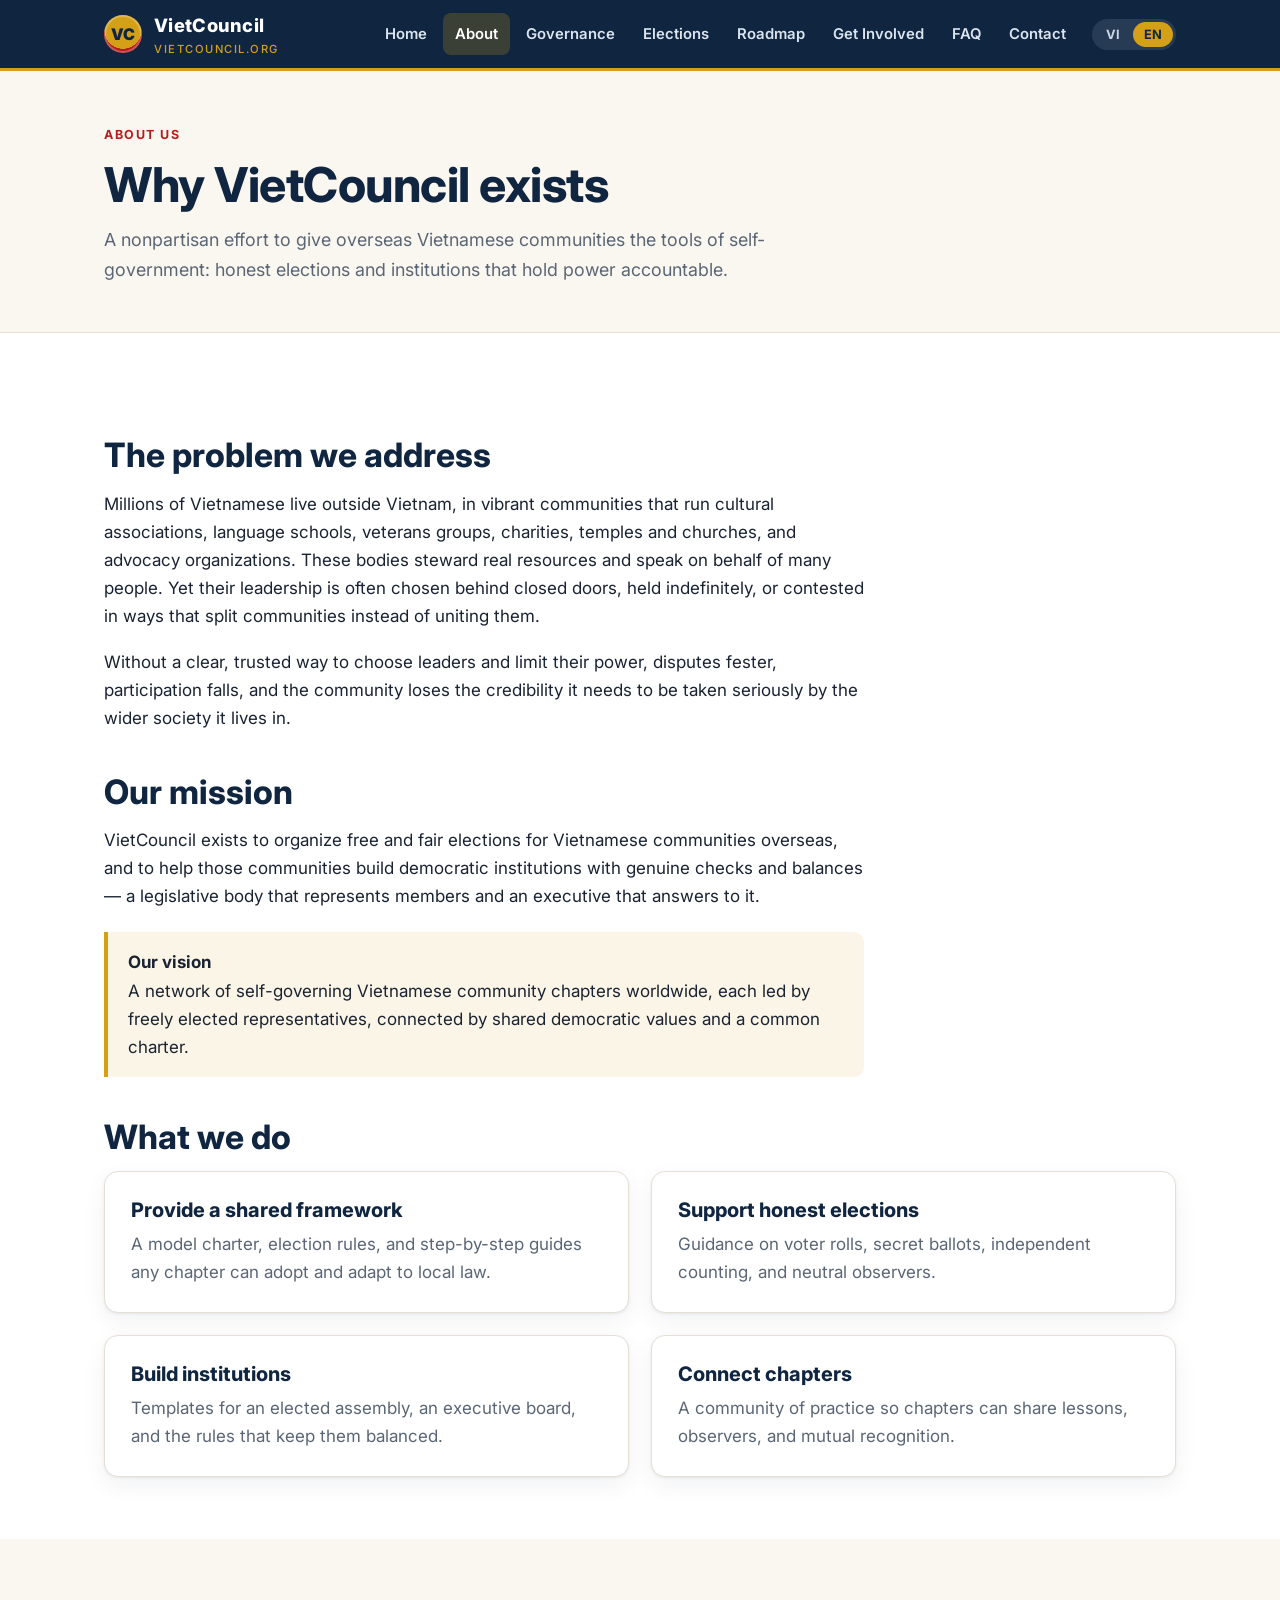
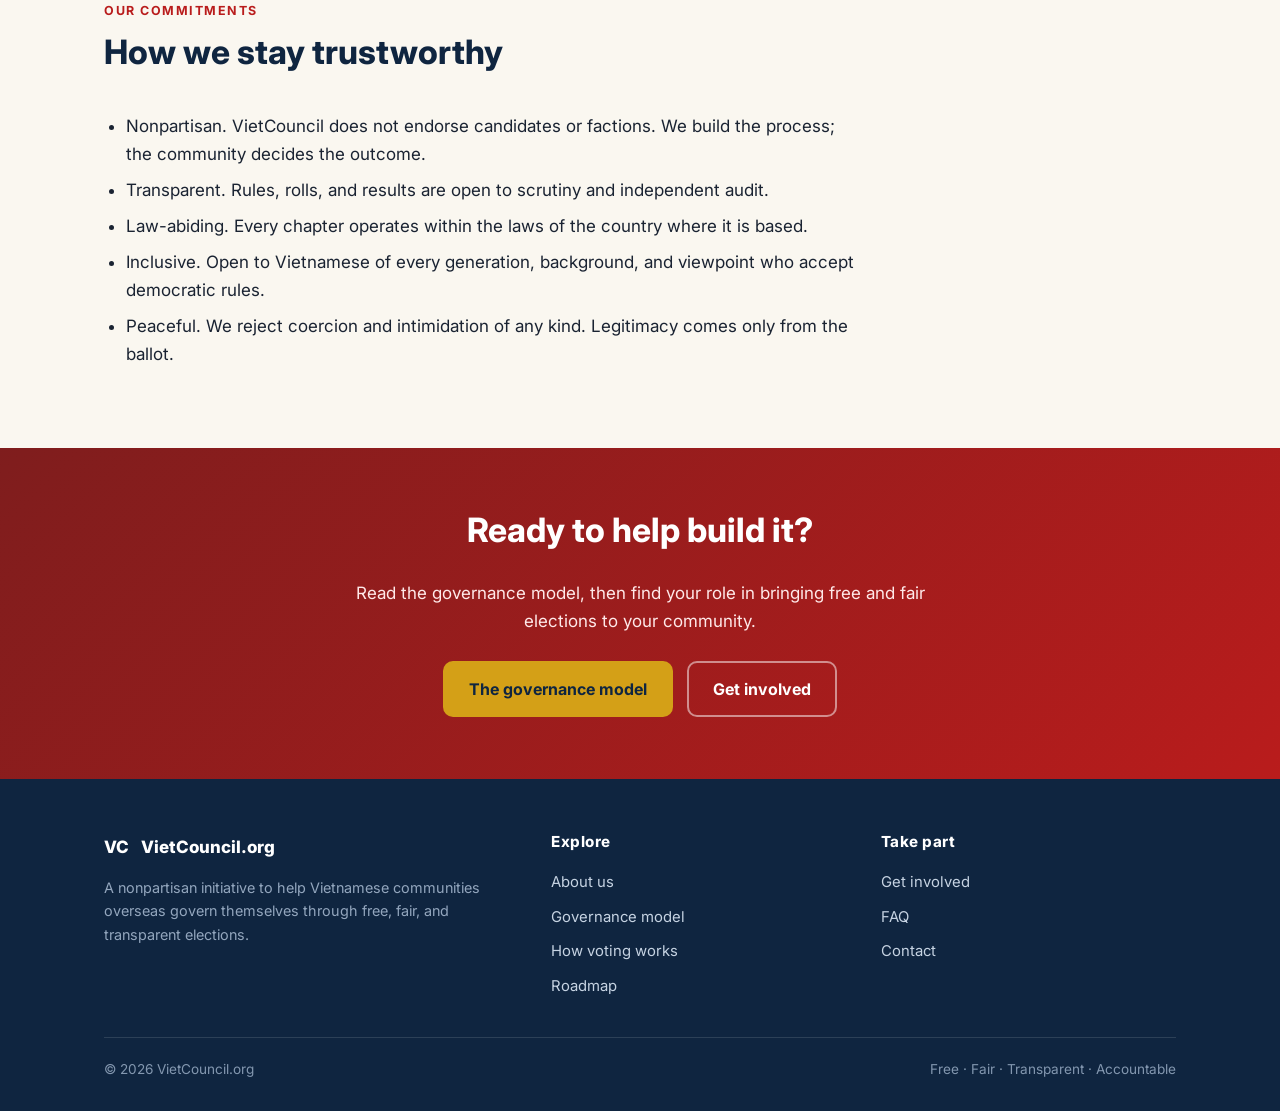
==== about.html @ 60a2b3a2 "first commit" ====
<!DOCTYPE html>
<html lang="vi">
<head>
<meta charset="UTF-8">
<meta name="viewport" content="width=device-width, initial-scale=1">
<title>About — VietCouncil.org</title>
<meta name="description" content="The mission, vision, and values behind VietCouncil.org.">
<link rel="preconnect" href="https://fonts.googleapis.com">
<link href="https://fonts.googleapis.com/css2?family=Inter:wght@400;500;600;700;800;900&display=swap" rel="stylesheet">
<link rel="stylesheet" href="css/styles.css">
</head>
<body>

<header class="topbar">
  <div class="wrap">
    <a class="brand" href="index.html"><span class="mark">VC</span><span>VietCouncil<small>VIETCOUNCIL.ORG</small></span></a>
    <button class="menu-btn" aria-label="Menu">&#9776;</button>
    <nav class="nav">
      <a href="index.html" data-en="Home" data-vi="Trang chủ">Trang chủ</a>
      <a href="about.html" class="active" data-en="About" data-vi="Giới thiệu">Giới thiệu</a>
      <a href="governance.html" data-en="Governance" data-vi="Thể chế">Thể chế</a>
      <a href="elections.html" data-en="Elections" data-vi="Bầu cử">Bầu cử</a>
      <a href="roadmap.html" data-en="Roadmap" data-vi="Lộ trình">Lộ trình</a>
      <a href="get-involved.html" data-en="Get Involved" data-vi="Tham gia">Tham gia</a>
      <a href="faq.html" data-en="FAQ" data-vi="Hỏi đáp">Hỏi đáp</a>
      <a href="contact.html" data-en="Contact" data-vi="Liên hệ">Liên hệ</a>
      <div class="langtoggle" role="group" aria-label="Language">
        <button class="lang-btn" data-lang="vi">VI</button>
        <button class="lang-btn" data-lang="en">EN</button>
      </div>
    </nav>
  </div>
</header>

<div class="pagehead">
  <div class="wrap">
    <div class="kicker" data-en="About us" data-vi="Giới thiệu">Giới thiệu</div>
    <h1 data-en="Why VietCouncil exists" data-vi="Vì sao có VietCouncil">Vì sao có VietCouncil</h1>
    <p data-en="A nonpartisan effort to give overseas Vietnamese communities the tools of self-government: honest elections and institutions that hold power accountable."
       data-vi="Một nỗ lực phi đảng phái nhằm trao cho cộng đồng người Việt hải ngoại những công cụ tự quản: bầu cử trung thực và những định chế buộc quyền lực phải chịu trách nhiệm.">Một nỗ lực phi đảng phái nhằm trao cho cộng đồng người Việt hải ngoại những công cụ tự quản: bầu cử trung thực và những định chế buộc quyền lực phải chịu trách nhiệm.</p>
  </div>
</div>

<section>
  <div class="wrap">
    <div class="prose">
      <h2 data-en="The problem we address" data-vi="Vấn đề chúng tôi giải quyết">Vấn đề chúng tôi giải quyết</h2>
      <p data-en="Millions of Vietnamese live outside Vietnam, in vibrant communities that run cultural associations, language schools, veterans groups, charities, temples and churches, and advocacy organizations. These bodies steward real resources and speak on behalf of many people. Yet their leadership is often chosen behind closed doors, held indefinitely, or contested in ways that split communities instead of uniting them."
         data-vi="Hàng triệu người Việt sinh sống bên ngoài Việt Nam, trong những cộng đồng sôi động điều hành hội đoàn văn hóa, trường dạy tiếng Việt, hội cựu quân nhân, tổ chức từ thiện, chùa và nhà thờ, cùng các tổ chức vận động. Những tổ chức này quản lý nguồn lực thật và lên tiếng thay cho nhiều người. Thế nhưng ban lãnh đạo của họ thường được chọn sau những cánh cửa khép kín, tại vị vô thời hạn, hoặc tranh chấp theo cách chia rẽ cộng đồng thay vì gắn kết.">Hàng triệu người Việt sinh sống bên ngoài Việt Nam, trong những cộng đồng sôi động điều hành hội đoàn văn hóa, trường dạy tiếng Việt, hội cựu quân nhân, tổ chức từ thiện, chùa và nhà thờ, cùng các tổ chức vận động. Những tổ chức này quản lý nguồn lực thật và lên tiếng thay cho nhiều người. Thế nhưng ban lãnh đạo của họ thường được chọn sau những cánh cửa khép kín, tại vị vô thời hạn, hoặc tranh chấp theo cách chia rẽ cộng đồng thay vì gắn kết.</p>
      <p data-en="Without a clear, trusted way to choose leaders and limit their power, disputes fester, participation falls, and the community loses the credibility it needs to be taken seriously by the wider society it lives in."
         data-vi="Khi thiếu một phương thức rõ ràng, đáng tin cậy để chọn lãnh đạo và giới hạn quyền lực của họ, mâu thuẫn âm ỉ, sự tham gia sụt giảm, và cộng đồng đánh mất uy tín cần có để được xã hội rộng lớn xung quanh xem trọng.">Khi thiếu một phương thức rõ ràng, đáng tin cậy để chọn lãnh đạo và giới hạn quyền lực của họ, mâu thuẫn âm ỉ, sự tham gia sụt giảm, và cộng đồng đánh mất uy tín cần có để được xã hội rộng lớn xung quanh xem trọng.</p>

      <h2 data-en="Our mission" data-vi="Sứ mệnh của chúng tôi">Sứ mệnh của chúng tôi</h2>
      <p data-en="VietCouncil exists to organize free and fair elections for Vietnamese communities overseas, and to help those communities build democratic institutions with genuine checks and balances — a legislative body that represents members and an executive that answers to it."
         data-vi="VietCouncil ra đời để tổ chức bầu cử tự do và công bằng cho cộng đồng người Việt hải ngoại, và giúp các cộng đồng ấy xây dựng những định chế dân chủ có cơ chế kiểm soát và cân bằng thực chất — một cơ quan lập pháp đại diện cho thành viên và một cơ quan hành pháp chịu trách nhiệm trước cơ quan lập pháp đó.">VietCouncil ra đời để tổ chức bầu cử tự do và công bằng cho cộng đồng người Việt hải ngoại, và giúp các cộng đồng ấy xây dựng những định chế dân chủ có cơ chế kiểm soát và cân bằng thực chất — một cơ quan lập pháp đại diện cho thành viên và một cơ quan hành pháp chịu trách nhiệm trước cơ quan lập pháp đó.</p>

      <div class="note">
        <strong data-en="Our vision" data-vi="Tầm nhìn">Tầm nhìn</strong>
        <div data-en="A network of self-governing Vietnamese community chapters worldwide, each led by freely elected representatives, connected by shared democratic values and a common charter."
             data-vi="Một mạng lưới các chi hội cộng đồng người Việt tự quản trên toàn thế giới, mỗi chi hội do những đại diện được bầu tự do lãnh đạo, kết nối bằng các giá trị dân chủ chung và một hiến chương chung.">Một mạng lưới các chi hội cộng đồng người Việt tự quản trên toàn thế giới, mỗi chi hội do những đại diện được bầu tự do lãnh đạo, kết nối bằng các giá trị dân chủ chung và một hiến chương chung.</div>
      </div>

      <h2 data-en="What we do" data-vi="Chúng tôi làm gì">Chúng tôi làm gì</h2>
    </div>

    <div class="grid cols-2" style="margin-top:10px">
      <div class="card">
        <h3 data-en="Provide a shared framework" data-vi="Cung cấp khuôn khổ chung">Cung cấp khuôn khổ chung</h3>
        <p data-en="A model charter, election rules, and step-by-step guides any chapter can adopt and adapt to local law."
           data-vi="Một hiến chương mẫu, bộ luật bầu cử và hướng dẫn từng bước mà bất kỳ chi hội nào cũng có thể áp dụng và điều chỉnh theo luật địa phương.">Một hiến chương mẫu, bộ luật bầu cử và hướng dẫn từng bước mà bất kỳ chi hội nào cũng có thể áp dụng và điều chỉnh theo luật địa phương.</p>
      </div>
      <div class="card red">
        <h3 data-en="Support honest elections" data-vi="Hỗ trợ bầu cử trung thực">Hỗ trợ bầu cử trung thực</h3>
        <p data-en="Guidance on voter rolls, secret ballots, independent counting, and neutral observers."
           data-vi="Hướng dẫn về danh sách cử tri, phiếu kín, kiểm phiếu độc lập và giám sát viên trung lập.">Hướng dẫn về danh sách cử tri, phiếu kín, kiểm phiếu độc lập và giám sát viên trung lập.</p>
      </div>
      <div class="card navy">
        <h3 data-en="Build institutions" data-vi="Xây dựng định chế">Xây dựng định chế</h3>
        <p data-en="Templates for an elected assembly, an executive board, and the rules that keep them balanced."
           data-vi="Khuôn mẫu cho một hội đồng dân cử, một ban điều hành và những quy tắc giữ cho hai bên cân bằng.">Khuôn mẫu cho một hội đồng dân cử, một ban điều hành và những quy tắc giữ cho hai bên cân bằng.</p>
      </div>
      <div class="card">
        <h3 data-en="Connect chapters" data-vi="Kết nối các chi hội">Kết nối các chi hội</h3>
        <p data-en="A community of practice so chapters can share lessons, observers, and mutual recognition."
           data-vi="Một cộng đồng thực hành để các chi hội chia sẻ kinh nghiệm, giám sát viên và sự công nhận lẫn nhau.">Một cộng đồng thực hành để các chi hội chia sẻ kinh nghiệm, giám sát viên và sự công nhận lẫn nhau.</p>
      </div>
    </div>
  </div>
</section>

<section class="alt">
  <div class="wrap">
    <div class="section-lead">
      <div class="kicker" data-en="Our commitments" data-vi="Cam kết của chúng tôi">Cam kết của chúng tôi</div>
      <h2 data-en="How we stay trustworthy" data-vi="Cách chúng tôi giữ sự tin cậy">Cách chúng tôi giữ sự tin cậy</h2>
    </div>
    <div class="prose">
      <ul>
        <li data-en="Nonpartisan. VietCouncil does not endorse candidates or factions. We build the process; the community decides the outcome." data-vi="Phi đảng phái. VietCouncil không ủng hộ ứng viên hay phe nhóm nào. Chúng tôi xây dựng quy trình; cộng đồng quyết định kết quả.">Phi đảng phái. VietCouncil không ủng hộ ứng viên hay phe nhóm nào. Chúng tôi xây dựng quy trình; cộng đồng quyết định kết quả.</li>
        <li data-en="Transparent. Rules, rolls, and results are open to scrutiny and independent audit." data-vi="Minh bạch. Luật lệ, danh sách cử tri và kết quả đều mở để giám sát và kiểm toán độc lập.">Minh bạch. Luật lệ, danh sách cử tri và kết quả đều mở để giám sát và kiểm toán độc lập.</li>
        <li data-en="Law-abiding. Every chapter operates within the laws of the country where it is based." data-vi="Tuân thủ pháp luật. Mỗi chi hội hoạt động trong khuôn khổ luật pháp của quốc gia sở tại.">Tuân thủ pháp luật. Mỗi chi hội hoạt động trong khuôn khổ luật pháp của quốc gia sở tại.</li>
        <li data-en="Inclusive. Open to Vietnamese of every generation, background, and viewpoint who accept democratic rules." data-vi="Bao dung. Rộng mở với người Việt thuộc mọi thế hệ, xuất thân và quan điểm, miễn là chấp nhận luật chơi dân chủ.">Bao dung. Rộng mở với người Việt thuộc mọi thế hệ, xuất thân và quan điểm, miễn là chấp nhận luật chơi dân chủ.</li>
        <li data-en="Peaceful. We reject coercion and intimidation of any kind. Legitimacy comes only from the ballot." data-vi="Ôn hòa. Chúng tôi bác bỏ mọi hình thức ép buộc và đe dọa. Tính chính danh chỉ đến từ lá phiếu.">Ôn hòa. Chúng tôi bác bỏ mọi hình thức ép buộc và đe dọa. Tính chính danh chỉ đến từ lá phiếu.</li>
      </ul>
    </div>
  </div>
</section>

<section class="band">
  <div class="wrap">
    <h2 data-en="Ready to help build it?" data-vi="Sẵn sàng chung tay xây dựng?">Sẵn sàng chung tay xây dựng?</h2>
    <p data-en="Read the governance model, then find your role in bringing free and fair elections to your community."
       data-vi="Hãy đọc mô hình thể chế, rồi tìm vai trò của bạn trong việc mang bầu cử tự do và công bằng đến cộng đồng.">Hãy đọc mô hình thể chế, rồi tìm vai trò của bạn trong việc mang bầu cử tự do và công bằng đến cộng đồng.</p>
    <div class="btnrow" style="justify-content:center">
      <a class="btn btn-gold" href="governance.html" data-en="The governance model" data-vi="Mô hình thể chế">Mô hình thể chế</a>
      <a class="btn btn-ghost" href="get-involved.html" data-en="Get involved" data-vi="Tham gia">Tham gia</a>
    </div>
  </div>
</section>

<footer class="site">
  <div class="wrap">
    <div class="cols">
      <div>
        <div class="fbrand"><span class="mark">VC</span> VietCouncil.org</div>
        <p data-en="A nonpartisan initiative to help Vietnamese communities overseas govern themselves through free, fair, and transparent elections."
           data-vi="Một sáng kiến phi đảng phái nhằm giúp cộng đồng người Việt hải ngoại tự quản trị thông qua bầu cử tự do, công bằng và minh bạch.">Một sáng kiến phi đảng phái nhằm giúp cộng đồng người Việt hải ngoại tự quản trị thông qua bầu cử tự do, công bằng và minh bạch.</p>
      </div>
      <div>
        <h4 data-en="Explore" data-vi="Khám phá">Khám phá</h4>
        <a href="about.html" data-en="About us" data-vi="Giới thiệu">Giới thiệu</a>
        <a href="governance.html" data-en="Governance model" data-vi="Mô hình thể chế">Mô hình thể chế</a>
        <a href="elections.html" data-en="How voting works" data-vi="Cách thức bầu cử">Cách thức bầu cử</a>
        <a href="roadmap.html" data-en="Roadmap" data-vi="Lộ trình">Lộ trình</a>
      </div>
      <div>
        <h4 data-en="Take part" data-vi="Tham gia">Tham gia</h4>
        <a href="get-involved.html" data-en="Get involved" data-vi="Tham gia">Tham gia</a>
        <a href="faq.html" data-en="FAQ" data-vi="Hỏi đáp">Hỏi đáp</a>
        <a href="contact.html" data-en="Contact" data-vi="Liên hệ">Liên hệ</a>
      </div>
    </div>
    <div class="bottom">
      <span>&copy; <span data-year>2026</span> VietCouncil.org</span>
      <span data-en="Free &middot; Fair &middot; Transparent &middot; Accountable" data-vi="Tự do &middot; Công bằng &middot; Minh bạch &middot; Trách nhiệm">Tự do &middot; Công bằng &middot; Minh bạch &middot; Trách nhiệm</span>
    </div>
  </div>
</footer>

<script src="js/main.js"></script>
</body>
</html>
---- css/styles.css ----
/* ==========================================================================
   VietCouncil.org — shared stylesheet
   ========================================================================== */

:root {
  --gold: #d4a017;
  --gold-dark: #b8860b;
  --red: #b91c1c;
  --red-dark: #7f1d1d;
  --navy: #0f2540;
  --navy-light: #1b3a5c;
  --ink: #1a2332;
  --muted: #5b6675;
  --paper: #ffffff;
  --cream: #faf7f0;
  --line: #e6e0d4;
  --shadow: 0 1px 3px rgba(15, 37, 64, .08), 0 8px 24px rgba(15, 37, 64, .06);
  --radius: 14px;
  --wrap: 1120px;
  --font: "Inter", "Segoe UI", system-ui, -apple-system, "Helvetica Neue", Arial, sans-serif;
  --serif: "Georgia", "Times New Roman", serif;
}

* { box-sizing: border-box; }

html { scroll-behavior: smooth; }

body {
  margin: 0;
  font-family: var(--font);
  color: var(--ink);
  background: var(--paper);
  line-height: 1.65;
  font-size: 17px;
  -webkit-font-smoothing: antialiased;
}

/* Language visibility handled by JS (data-en/data-vi). */
[hidden] { display: none !important; }

a { color: var(--red); text-decoration: none; }
a:hover { text-decoration: underline; }

img { max-width: 100%; display: block; }

h1, h2, h3, h4 { line-height: 1.2; color: var(--navy); font-weight: 750; }
h1 { font-size: clamp(2rem, 4vw, 3rem); letter-spacing: -.5px; }
h2 { font-size: clamp(1.5rem, 3vw, 2.1rem); margin-top: 0; }
h3 { font-size: 1.25rem; }

.wrap { max-width: var(--wrap); margin: 0 auto; padding: 0 24px; }

/* ---------- Top bar / header ---------- */
.topbar {
  background: var(--navy);
  color: #fff;
  position: sticky;
  top: 0;
  z-index: 50;
  border-bottom: 3px solid var(--gold);
}
.topbar .wrap {
  display: flex;
  align-items: center;
  gap: 20px;
  min-height: 68px;
}
.brand {
  display: flex;
  align-items: center;
  gap: 12px;
  color: #fff;
  font-weight: 800;
  font-size: 1.15rem;
  letter-spacing: .3px;
}
.brand:hover { text-decoration: none; }
.brand .mark {
  width: 38px; height: 38px; flex: none;
  border-radius: 50%;
  background: radial-gradient(circle at 50% 40%, var(--gold) 0 62%, var(--red) 63% 100%);
  display: grid; place-items: center;
  color: var(--navy); font-weight: 900; font-size: 1rem;
  box-shadow: inset 0 0 0 2px rgba(255,255,255,.25);
}
.brand small { display: block; font-weight: 500; font-size: .7rem; color: var(--gold); letter-spacing: 1.5px; }

.nav { margin-left: auto; display: flex; align-items: center; gap: 4px; }
.nav a {
  color: #dbe4ef; padding: 9px 12px; border-radius: 8px; font-size: .93rem; font-weight: 600;
}
.nav a:hover { background: rgba(255,255,255,.08); color: #fff; text-decoration: none; }
.nav a.active { color: #fff; background: rgba(212,160,23,.22); }

.langtoggle { display: flex; gap: 2px; margin-left: 10px; background: rgba(255,255,255,.10); border-radius: 999px; padding: 3px; }
.lang-btn {
  border: 0; background: transparent; color: #cdd8e6; cursor: pointer;
  font-weight: 700; font-size: .8rem; padding: 5px 11px; border-radius: 999px; font-family: inherit;
}
.lang-btn.active { background: var(--gold); color: var(--navy); }

.menu-btn { display: none; margin-left: auto; background: transparent; border: 1px solid rgba(255,255,255,.3); color: #fff; border-radius: 8px; padding: 8px 12px; font-size: 1.1rem; cursor: pointer; }

/* ---------- Hero ---------- */
.hero {
  background: linear-gradient(135deg, var(--navy) 0%, var(--navy-light) 55%, var(--red-dark) 130%);
  color: #fff;
  position: relative;
  overflow: hidden;
}
.hero::after {
  content: ""; position: absolute; inset: 0;
  background: radial-gradient(circle at 85% 15%, rgba(212,160,23,.28), transparent 45%);
  pointer-events: none;
}
.hero .wrap { padding-top: 84px; padding-bottom: 84px; position: relative; z-index: 1; max-width: 900px; }
.hero .kicker { color: var(--gold); font-weight: 700; letter-spacing: 2px; text-transform: uppercase; font-size: .8rem; margin-bottom: 14px; }
.hero h1 { color: #fff; margin: 0 0 18px; }
.hero p { font-size: 1.2rem; color: #dce6f2; max-width: 660px; margin: 0 0 28px; }

.btnrow { display: flex; flex-wrap: wrap; gap: 14px; }
.btn {
  display: inline-block; font-weight: 700; padding: 13px 24px; border-radius: 10px;
  cursor: pointer; border: 2px solid transparent; font-size: 1rem; font-family: inherit;
}
.btn:hover { text-decoration: none; transform: translateY(-1px); }
.btn-gold { background: var(--gold); color: var(--navy); }
.btn-gold:hover { background: var(--gold-dark); }
.btn-ghost { background: transparent; color: #fff; border-color: rgba(255,255,255,.5); }
.btn-ghost:hover { border-color: #fff; background: rgba(255,255,255,.08); }
.btn-red { background: var(--red); color: #fff; }
.btn-red:hover { background: var(--red-dark); }

/* ---------- Page header (interior pages) ---------- */
.pagehead { background: var(--cream); border-bottom: 1px solid var(--line); }
.pagehead .wrap { padding: 54px 24px 48px; }
.pagehead .kicker { color: var(--red); font-weight: 700; letter-spacing: 1.5px; text-transform: uppercase; font-size: .78rem; margin-bottom: 10px; }
.pagehead h1 { margin: 0 0 12px; }
.pagehead p { font-size: 1.12rem; color: var(--muted); max-width: 720px; margin: 0; }

/* ---------- Sections ---------- */
section { padding: 62px 0; }
section.alt { background: var(--cream); }
.section-lead { max-width: 740px; margin: 0 0 40px; }
.section-lead .kicker { color: var(--red); font-weight: 700; letter-spacing: 1.5px; text-transform: uppercase; font-size: .78rem; margin-bottom: 10px; }
.center { text-align: center; margin-left: auto; margin-right: auto; }

.prose { max-width: 760px; }
.prose p { margin: 0 0 18px; }
.prose h2 { margin: 40px 0 14px; }
.prose h3 { margin: 30px 0 10px; }
.prose ul, .prose ol { margin: 0 0 18px; padding-left: 22px; }
.prose li { margin: 8px 0; }

/* ---------- Cards / grids ---------- */
.grid { display: grid; gap: 22px; }
.grid.cols-2 { grid-template-columns: repeat(2, 1fr); }
.grid.cols-3 { grid-template-columns: repeat(3, 1fr); }
.grid.cols-4 { grid-template-columns: repeat(4, 1fr); }

.card {
  background: var(--paper); border: 1px solid var(--line); border-radius: var(--radius);
  padding: 26px; box-shadow: var(--shadow);
}
.card h3 { margin: 0 0 8px; }
.card p { margin: 0; color: var(--muted); }
.card .icon {
  width: 46px; height: 46px; border-radius: 11px; display: grid; place-items: center;
  font-size: 1.4rem; margin-bottom: 16px; background: rgba(212,160,23,.16); color: var(--gold-dark);
}
.card.red .icon { background: rgba(185,28,28,.12); color: var(--red); }
.card.navy .icon { background: rgba(15,37,64,.10); color: var(--navy); }

.badge { display: inline-block; font-size: .72rem; font-weight: 800; letter-spacing: 1px; text-transform: uppercase; padding: 4px 10px; border-radius: 999px; background: rgba(212,160,23,.18); color: var(--gold-dark); }

/* ---------- Branch (governance) columns ---------- */
.branches { display: grid; grid-template-columns: 1fr 1fr; gap: 24px; }
.branch { border-radius: var(--radius); padding: 30px; border: 1px solid var(--line); background: var(--paper); box-shadow: var(--shadow); }
.branch h3 { color: var(--navy); display: flex; align-items: center; gap: 10px; }
.branch .tag { font-size: .75rem; font-weight: 800; text-transform: uppercase; letter-spacing: 1px; }
.branch.leg { border-top: 5px solid var(--gold); }
.branch.exe { border-top: 5px solid var(--red); }
.branch ul { padding-left: 20px; margin: 14px 0 0; }
.branch li { margin: 9px 0; color: var(--ink); }

.checks { background: var(--navy); color: #eaf1f8; border-radius: var(--radius); padding: 34px; }
.checks h3 { color: #fff; }
.checks ul { padding-left: 20px; }
.checks li { margin: 10px 0; }

/* ---------- Steps / timeline ---------- */
.steps { counter-reset: step; display: grid; gap: 18px; }
.step {
  display: grid; grid-template-columns: 54px 1fr; gap: 18px; align-items: start;
  background: var(--paper); border: 1px solid var(--line); border-radius: var(--radius); padding: 22px 24px; box-shadow: var(--shadow);
}
.step .num {
  counter-increment: step; width: 46px; height: 46px; border-radius: 50%;
  background: var(--navy); color: var(--gold); font-weight: 800; font-size: 1.15rem;
  display: grid; place-items: center;
}
.step .num::before { content: counter(step); }
.step h3 { margin: 2px 0 6px; }
.step p { margin: 0; color: var(--muted); }

.timeline { position: relative; margin-left: 8px; padding-left: 28px; border-left: 3px solid var(--line); }
.tl { position: relative; padding: 6px 0 26px; }
.tl::before { content: ""; position: absolute; left: -37px; top: 10px; width: 15px; height: 15px; border-radius: 50%; background: var(--gold); border: 3px solid var(--paper); box-shadow: 0 0 0 2px var(--gold); }
.tl .phase { font-size: .74rem; font-weight: 800; letter-spacing: 1px; text-transform: uppercase; color: var(--red); }
.tl h3 { margin: 4px 0 6px; }
.tl p { margin: 0; color: var(--muted); }

/* ---------- Principles / stats ---------- */
.pillars { display: grid; grid-template-columns: repeat(4, 1fr); gap: 20px; }
.pillar { text-align: center; padding: 22px 14px; }
.pillar .big { font-size: 2rem; }
.pillar h4 { margin: 12px 0 6px; color: var(--navy); }
.pillar p { margin: 0; color: var(--muted); font-size: .95rem; }

/* ---------- FAQ ---------- */
.faq { max-width: 820px; }
details.qa { border: 1px solid var(--line); border-radius: 12px; padding: 4px 20px; margin-bottom: 12px; background: var(--paper); }
details.qa summary { cursor: pointer; font-weight: 700; color: var(--navy); padding: 16px 0; list-style: none; display: flex; justify-content: space-between; gap: 16px; }
details.qa summary::-webkit-details-marker { display: none; }
details.qa summary::after { content: "+"; color: var(--gold-dark); font-weight: 800; font-size: 1.4rem; line-height: 1; }
details.qa[open] summary::after { content: "\2013"; }
details.qa .a { padding: 0 0 18px; color: var(--muted); }

/* ---------- Callout / CTA band ---------- */
.band { background: linear-gradient(135deg, var(--red-dark), var(--red)); color: #fff; text-align: center; }
.band h2 { color: #fff; }
.band p { color: #ffe9e9; max-width: 620px; margin: 0 auto 26px; }

.note { background: rgba(212,160,23,.10); border-left: 4px solid var(--gold); padding: 16px 20px; border-radius: 0 10px 10px 0; margin: 22px 0; color: var(--ink); }

/* ---------- Simple table ---------- */
.table { width: 100%; border-collapse: collapse; font-size: .96rem; }
.table th, .table td { text-align: left; padding: 13px 16px; border-bottom: 1px solid var(--line); vertical-align: top; }
.table th { background: var(--cream); color: var(--navy); font-weight: 700; }

/* ---------- Footer ---------- */
footer.site { background: var(--navy); color: #c6d3e2; padding: 54px 0 30px; }
footer.site .cols { display: grid; grid-template-columns: 1.4fr 1fr 1fr; gap: 34px; }
footer.site h4 { color: #fff; font-size: .95rem; margin: 0 0 14px; letter-spacing: .5px; }
footer.site a { color: #c6d3e2; display: block; padding: 5px 0; font-size: .93rem; }
footer.site a:hover { color: var(--gold); text-decoration: none; }
footer.site .fbrand { display: flex; align-items: center; gap: 12px; color: #fff; font-weight: 800; margin-bottom: 12px; }
footer.site p { font-size: .9rem; color: #93a6bd; }
footer.site .bottom { border-top: 1px solid rgba(255,255,255,.12); margin-top: 34px; padding-top: 20px; font-size: .85rem; color: #8397af; display: flex; justify-content: space-between; flex-wrap: wrap; gap: 10px; }

/* ---------- Responsive ---------- */
@media (max-width: 860px) {
  .nav { display: none; position: absolute; top: 68px; left: 0; right: 0; background: var(--navy); flex-direction: column; align-items: stretch; padding: 10px 16px 18px; border-bottom: 3px solid var(--gold); }
  .nav.open { display: flex; }
  .nav a { padding: 12px 10px; }
  .menu-btn { display: inline-block; }
  .langtoggle { margin-left: auto; }
  .grid.cols-2, .grid.cols-3, .grid.cols-4, .branches, .pillars, footer.site .cols { grid-template-columns: 1fr; }
  .pillars { grid-template-columns: 1fr 1fr; }
}
@media (max-width: 520px) {
  .pillars { grid-template-columns: 1fr; }
  .hero .wrap { padding-top: 60px; padding-bottom: 60px; }
}
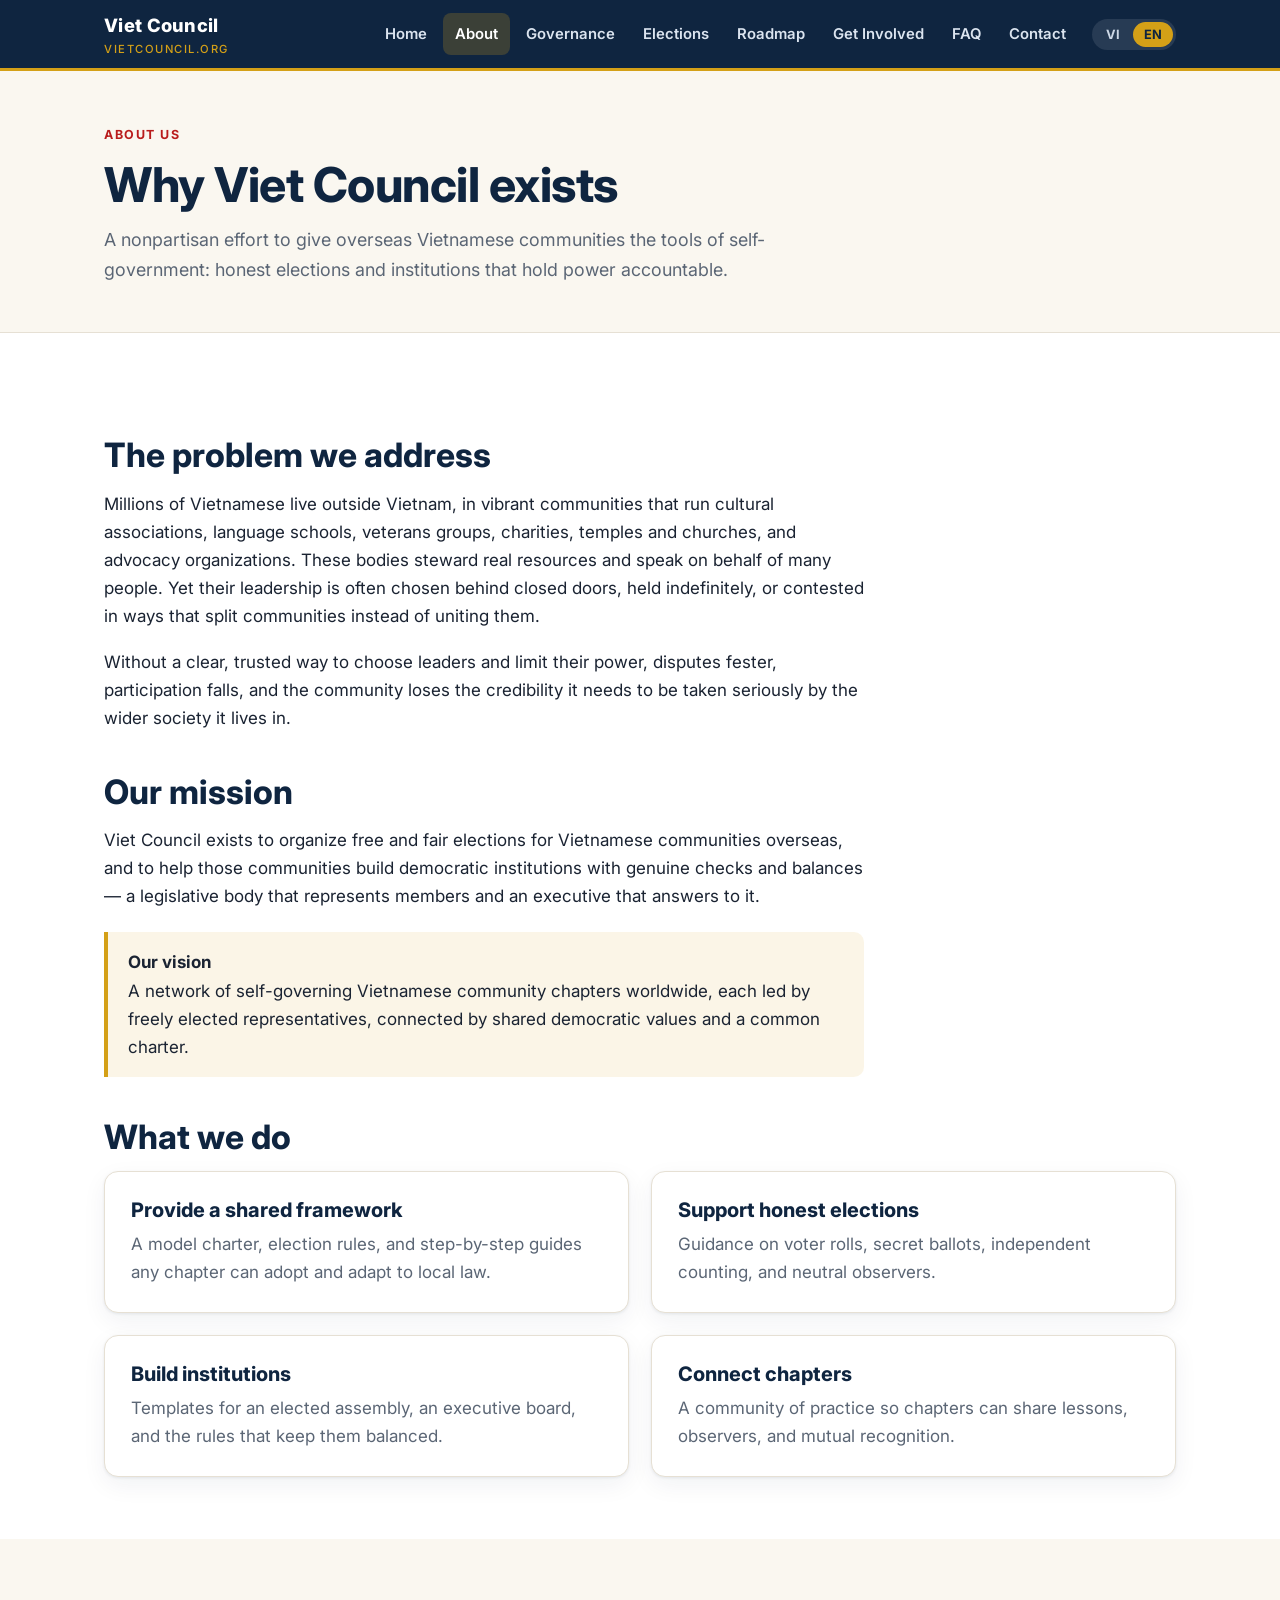
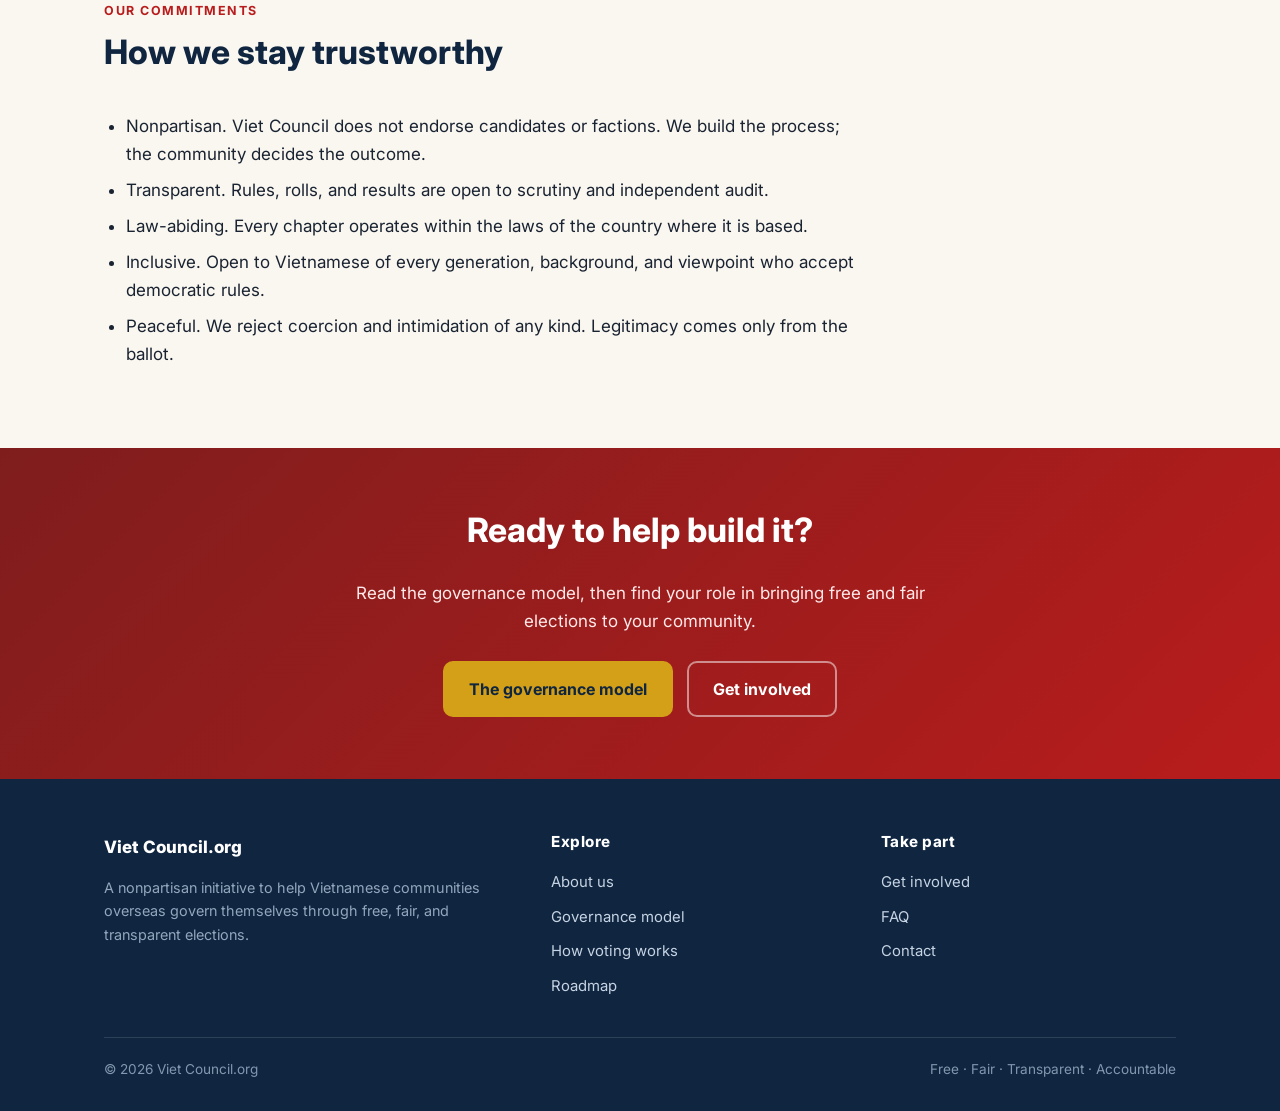
==== commit a52a8fb8: "change to Viet Council instead of VietCouncil" ====
--- a/about.html
+++ b/about.html
@@ -3,8 +3,8 @@
 <head>
 <meta charset="UTF-8">
 <meta name="viewport" content="width=device-width, initial-scale=1">
-<title>About — VietCouncil.org</title>
-<meta name="description" content="The mission, vision, and values behind VietCouncil.org.">
+<title>About — Viet Council.org</title>
+<meta name="description" content="The mission, vision, and values behind Viet Council.org.">
 <link rel="preconnect" href="https://fonts.googleapis.com">
 <link href="https://fonts.googleapis.com/css2?family=Inter:wght@400;500;600;700;800;900&display=swap" rel="stylesheet">
 <link rel="stylesheet" href="css/styles.css">
@@ -13,7 +13,7 @@
 
 <header class="topbar">
   <div class="wrap">
-    <a class="brand" href="index.html"><span class="mark">VC</span><span>VietCouncil<small>VIETCOUNCIL.ORG</small></span></a>
+    <a class="brand" href="index.html"><span>Viet Council<small>VIETCOUNCIL.ORG</small></span></a>
     <button class="menu-btn" aria-label="Menu">&#9776;</button>
     <nav class="nav">
       <a href="index.html" data-en="Home" data-vi="Trang chủ">Trang chủ</a>
@@ -35,7 +35,7 @@
 <div class="pagehead">
   <div class="wrap">
     <div class="kicker" data-en="About us" data-vi="Giới thiệu">Giới thiệu</div>
-    <h1 data-en="Why VietCouncil exists" data-vi="Vì sao có VietCouncil">Vì sao có VietCouncil</h1>
+    <h1 data-en="Why Viet Council exists" data-vi="Vì sao có Viet Council">Vì sao có Viet Council</h1>
     <p data-en="A nonpartisan effort to give overseas Vietnamese communities the tools of self-government: honest elections and institutions that hold power accountable."
        data-vi="Một nỗ lực phi đảng phái nhằm trao cho cộng đồng người Việt hải ngoại những công cụ tự quản: bầu cử trung thực và những định chế buộc quyền lực phải chịu trách nhiệm.">Một nỗ lực phi đảng phái nhằm trao cho cộng đồng người Việt hải ngoại những công cụ tự quản: bầu cử trung thực và những định chế buộc quyền lực phải chịu trách nhiệm.</p>
   </div>
@@ -51,8 +51,8 @@
          data-vi="Khi thiếu một phương thức rõ ràng, đáng tin cậy để chọn lãnh đạo và giới hạn quyền lực của họ, mâu thuẫn âm ỉ, sự tham gia sụt giảm, và cộng đồng đánh mất uy tín cần có để được xã hội rộng lớn xung quanh xem trọng.">Khi thiếu một phương thức rõ ràng, đáng tin cậy để chọn lãnh đạo và giới hạn quyền lực của họ, mâu thuẫn âm ỉ, sự tham gia sụt giảm, và cộng đồng đánh mất uy tín cần có để được xã hội rộng lớn xung quanh xem trọng.</p>
 
       <h2 data-en="Our mission" data-vi="Sứ mệnh của chúng tôi">Sứ mệnh của chúng tôi</h2>
-      <p data-en="VietCouncil exists to organize free and fair elections for Vietnamese communities overseas, and to help those communities build democratic institutions with genuine checks and balances — a legislative body that represents members and an executive that answers to it."
-         data-vi="VietCouncil ra đời để tổ chức bầu cử tự do và công bằng cho cộng đồng người Việt hải ngoại, và giúp các cộng đồng ấy xây dựng những định chế dân chủ có cơ chế kiểm soát và cân bằng thực chất — một cơ quan lập pháp đại diện cho thành viên và một cơ quan hành pháp chịu trách nhiệm trước cơ quan lập pháp đó.">VietCouncil ra đời để tổ chức bầu cử tự do và công bằng cho cộng đồng người Việt hải ngoại, và giúp các cộng đồng ấy xây dựng những định chế dân chủ có cơ chế kiểm soát và cân bằng thực chất — một cơ quan lập pháp đại diện cho thành viên và một cơ quan hành pháp chịu trách nhiệm trước cơ quan lập pháp đó.</p>
+      <p data-en="Viet Council exists to organize free and fair elections for Vietnamese communities overseas, and to help those communities build democratic institutions with genuine checks and balances — a legislative body that represents members and an executive that answers to it."
+         data-vi="Viet Council ra đời để tổ chức bầu cử tự do và công bằng cho cộng đồng người Việt hải ngoại, và giúp các cộng đồng ấy xây dựng những định chế dân chủ có cơ chế kiểm soát và cân bằng thực chất — một cơ quan lập pháp đại diện cho thành viên và một cơ quan hành pháp chịu trách nhiệm trước cơ quan lập pháp đó.">Viet Council ra đời để tổ chức bầu cử tự do và công bằng cho cộng đồng người Việt hải ngoại, và giúp các cộng đồng ấy xây dựng những định chế dân chủ có cơ chế kiểm soát và cân bằng thực chất — một cơ quan lập pháp đại diện cho thành viên và một cơ quan hành pháp chịu trách nhiệm trước cơ quan lập pháp đó.</p>
 
       <div class="note">
         <strong data-en="Our vision" data-vi="Tầm nhìn">Tầm nhìn</strong>
@@ -96,7 +96,7 @@
     </div>
     <div class="prose">
       <ul>
-        <li data-en="Nonpartisan. VietCouncil does not endorse candidates or factions. We build the process; the community decides the outcome." data-vi="Phi đảng phái. VietCouncil không ủng hộ ứng viên hay phe nhóm nào. Chúng tôi xây dựng quy trình; cộng đồng quyết định kết quả.">Phi đảng phái. VietCouncil không ủng hộ ứng viên hay phe nhóm nào. Chúng tôi xây dựng quy trình; cộng đồng quyết định kết quả.</li>
+        <li data-en="Nonpartisan. Viet Council does not endorse candidates or factions. We build the process; the community decides the outcome." data-vi="Phi đảng phái. Viet Council không ủng hộ ứng viên hay phe nhóm nào. Chúng tôi xây dựng quy trình; cộng đồng quyết định kết quả.">Phi đảng phái. Viet Council không ủng hộ ứng viên hay phe nhóm nào. Chúng tôi xây dựng quy trình; cộng đồng quyết định kết quả.</li>
         <li data-en="Transparent. Rules, rolls, and results are open to scrutiny and independent audit." data-vi="Minh bạch. Luật lệ, danh sách cử tri và kết quả đều mở để giám sát và kiểm toán độc lập.">Minh bạch. Luật lệ, danh sách cử tri và kết quả đều mở để giám sát và kiểm toán độc lập.</li>
         <li data-en="Law-abiding. Every chapter operates within the laws of the country where it is based." data-vi="Tuân thủ pháp luật. Mỗi chi hội hoạt động trong khuôn khổ luật pháp của quốc gia sở tại.">Tuân thủ pháp luật. Mỗi chi hội hoạt động trong khuôn khổ luật pháp của quốc gia sở tại.</li>
         <li data-en="Inclusive. Open to Vietnamese of every generation, background, and viewpoint who accept democratic rules." data-vi="Bao dung. Rộng mở với người Việt thuộc mọi thế hệ, xuất thân và quan điểm, miễn là chấp nhận luật chơi dân chủ.">Bao dung. Rộng mở với người Việt thuộc mọi thế hệ, xuất thân và quan điểm, miễn là chấp nhận luật chơi dân chủ.</li>
@@ -122,7 +122,7 @@
   <div class="wrap">
     <div class="cols">
       <div>
-        <div class="fbrand"><span class="mark">VC</span> VietCouncil.org</div>
+        <div class="fbrand"> Viet Council.org</div>
         <p data-en="A nonpartisan initiative to help Vietnamese communities overseas govern themselves through free, fair, and transparent elections."
            data-vi="Một sáng kiến phi đảng phái nhằm giúp cộng đồng người Việt hải ngoại tự quản trị thông qua bầu cử tự do, công bằng và minh bạch.">Một sáng kiến phi đảng phái nhằm giúp cộng đồng người Việt hải ngoại tự quản trị thông qua bầu cử tự do, công bằng và minh bạch.</p>
       </div>
@@ -141,7 +141,7 @@
       </div>
     </div>
     <div class="bottom">
-      <span>&copy; <span data-year>2026</span> VietCouncil.org</span>
+      <span>&copy; <span data-year>2026</span> Viet Council.org</span>
       <span data-en="Free &middot; Fair &middot; Transparent &middot; Accountable" data-vi="Tự do &middot; Công bằng &middot; Minh bạch &middot; Trách nhiệm">Tự do &middot; Công bằng &middot; Minh bạch &middot; Trách nhiệm</span>
     </div>
   </div>
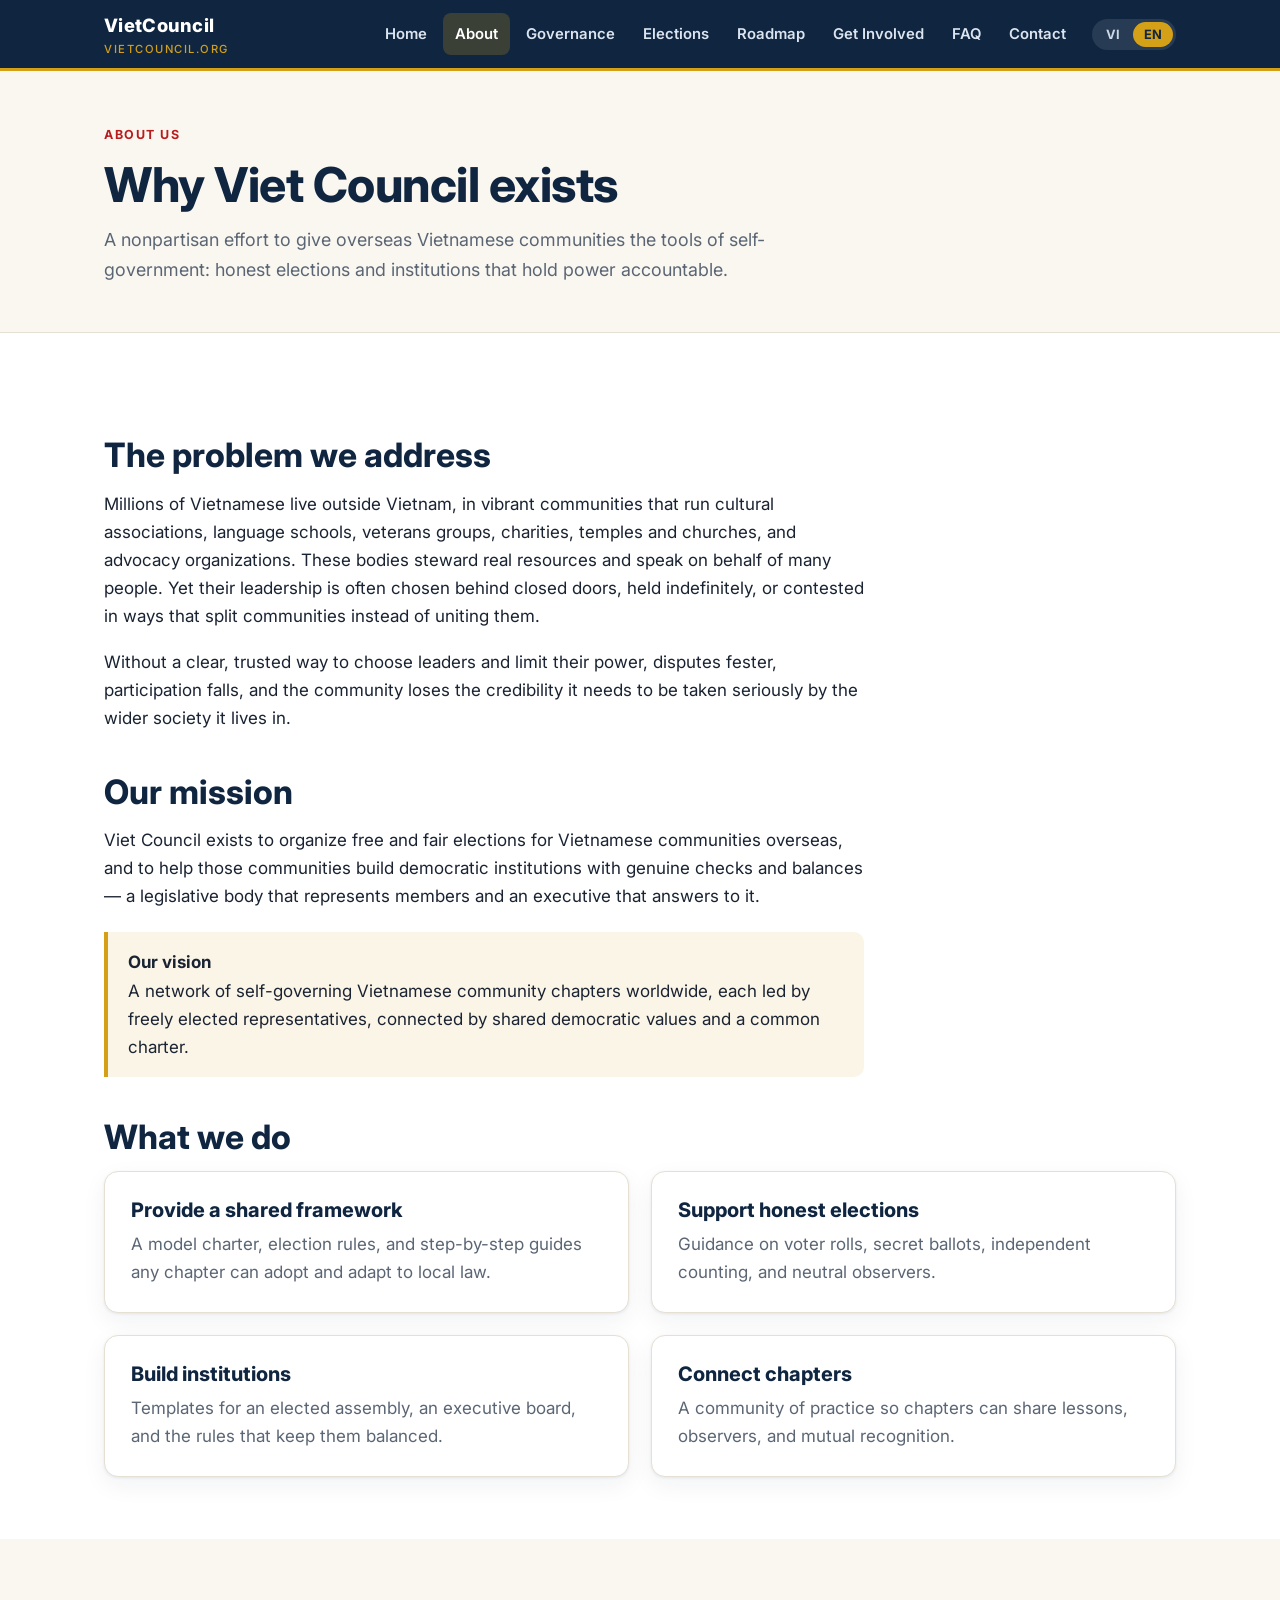
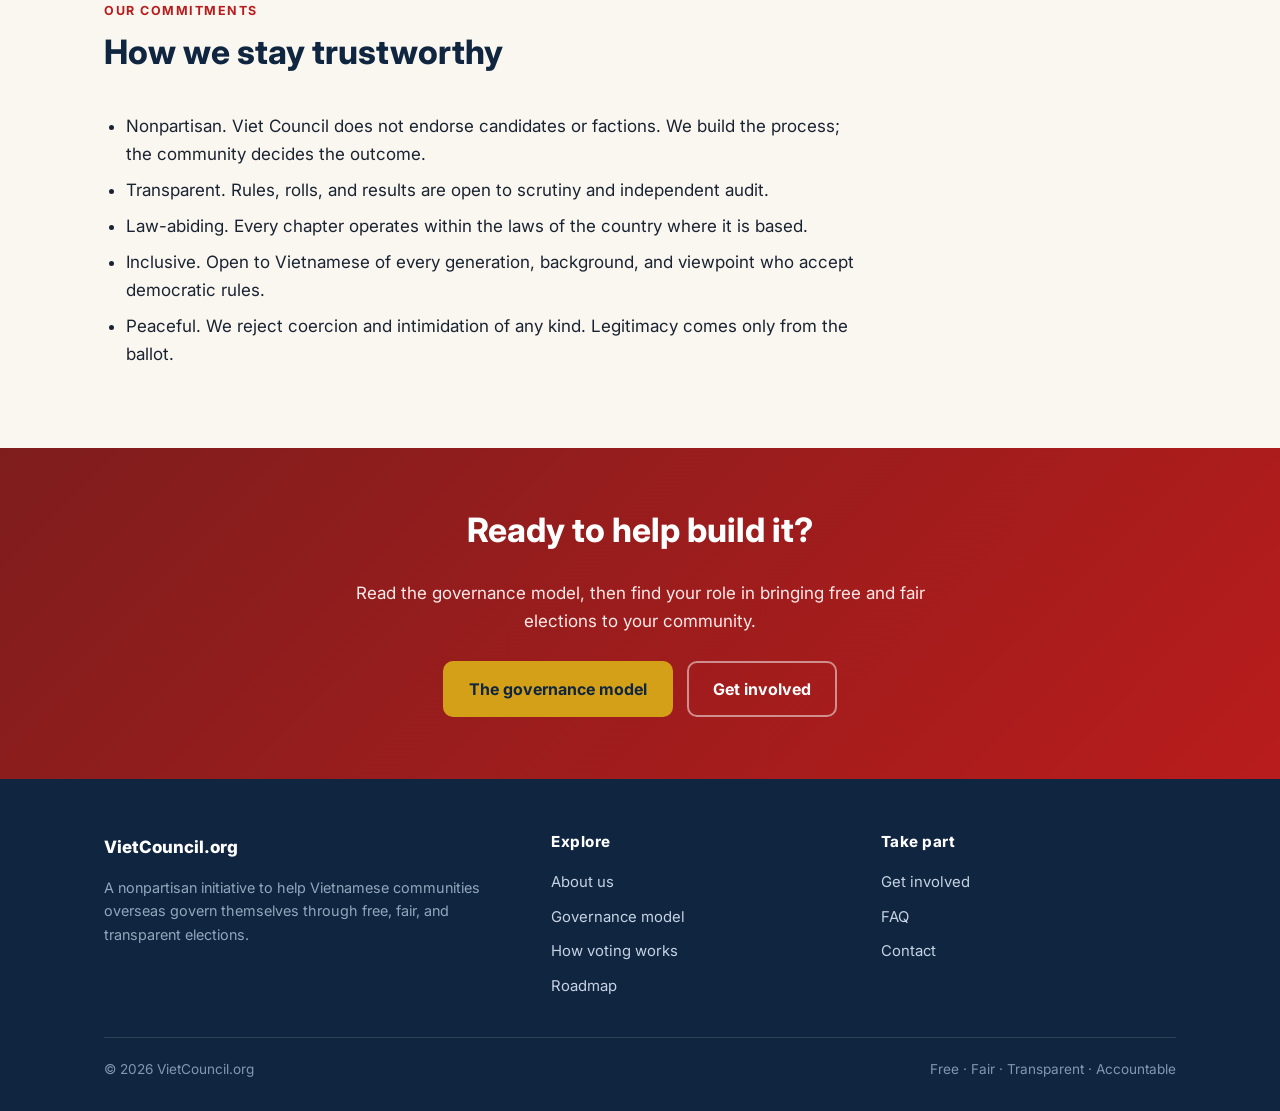
==== commit 0c729c1d: "enhance messages" ====
--- a/about.html
+++ b/about.html
@@ -3,8 +3,8 @@
 <head>
 <meta charset="UTF-8">
 <meta name="viewport" content="width=device-width, initial-scale=1">
-<title>About — Viet Council.org</title>
-<meta name="description" content="The mission, vision, and values behind Viet Council.org.">
+<title>About — VietCouncil.org</title>
+<meta name="description" content="The mission, vision, and values behind VietCouncil.org.">
 <link rel="preconnect" href="https://fonts.googleapis.com">
 <link href="https://fonts.googleapis.com/css2?family=Inter:wght@400;500;600;700;800;900&display=swap" rel="stylesheet">
 <link rel="stylesheet" href="css/styles.css">
@@ -13,7 +13,7 @@
 
 <header class="topbar">
   <div class="wrap">
-    <a class="brand" href="index.html"><span>Viet Council<small>VIETCOUNCIL.ORG</small></span></a>
+    <a class="brand" href="index.html"><span>VietCouncil<small>VIETCOUNCIL.ORG</small></span></a>
     <button class="menu-btn" aria-label="Menu">&#9776;</button>
     <nav class="nav">
       <a href="index.html" data-en="Home" data-vi="Trang chủ">Trang chủ</a>
@@ -122,7 +122,7 @@
   <div class="wrap">
     <div class="cols">
       <div>
-        <div class="fbrand"> Viet Council.org</div>
+        <div class="fbrand"> VietCouncil.org</div>
         <p data-en="A nonpartisan initiative to help Vietnamese communities overseas govern themselves through free, fair, and transparent elections."
            data-vi="Một sáng kiến phi đảng phái nhằm giúp cộng đồng người Việt hải ngoại tự quản trị thông qua bầu cử tự do, công bằng và minh bạch.">Một sáng kiến phi đảng phái nhằm giúp cộng đồng người Việt hải ngoại tự quản trị thông qua bầu cử tự do, công bằng và minh bạch.</p>
       </div>
@@ -141,7 +141,7 @@
       </div>
     </div>
     <div class="bottom">
-      <span>&copy; <span data-year>2026</span> Viet Council.org</span>
+      <span>&copy; <span data-year>2026</span> VietCouncil.org</span>
       <span data-en="Free &middot; Fair &middot; Transparent &middot; Accountable" data-vi="Tự do &middot; Công bằng &middot; Minh bạch &middot; Trách nhiệm">Tự do &middot; Công bằng &middot; Minh bạch &middot; Trách nhiệm</span>
     </div>
   </div>
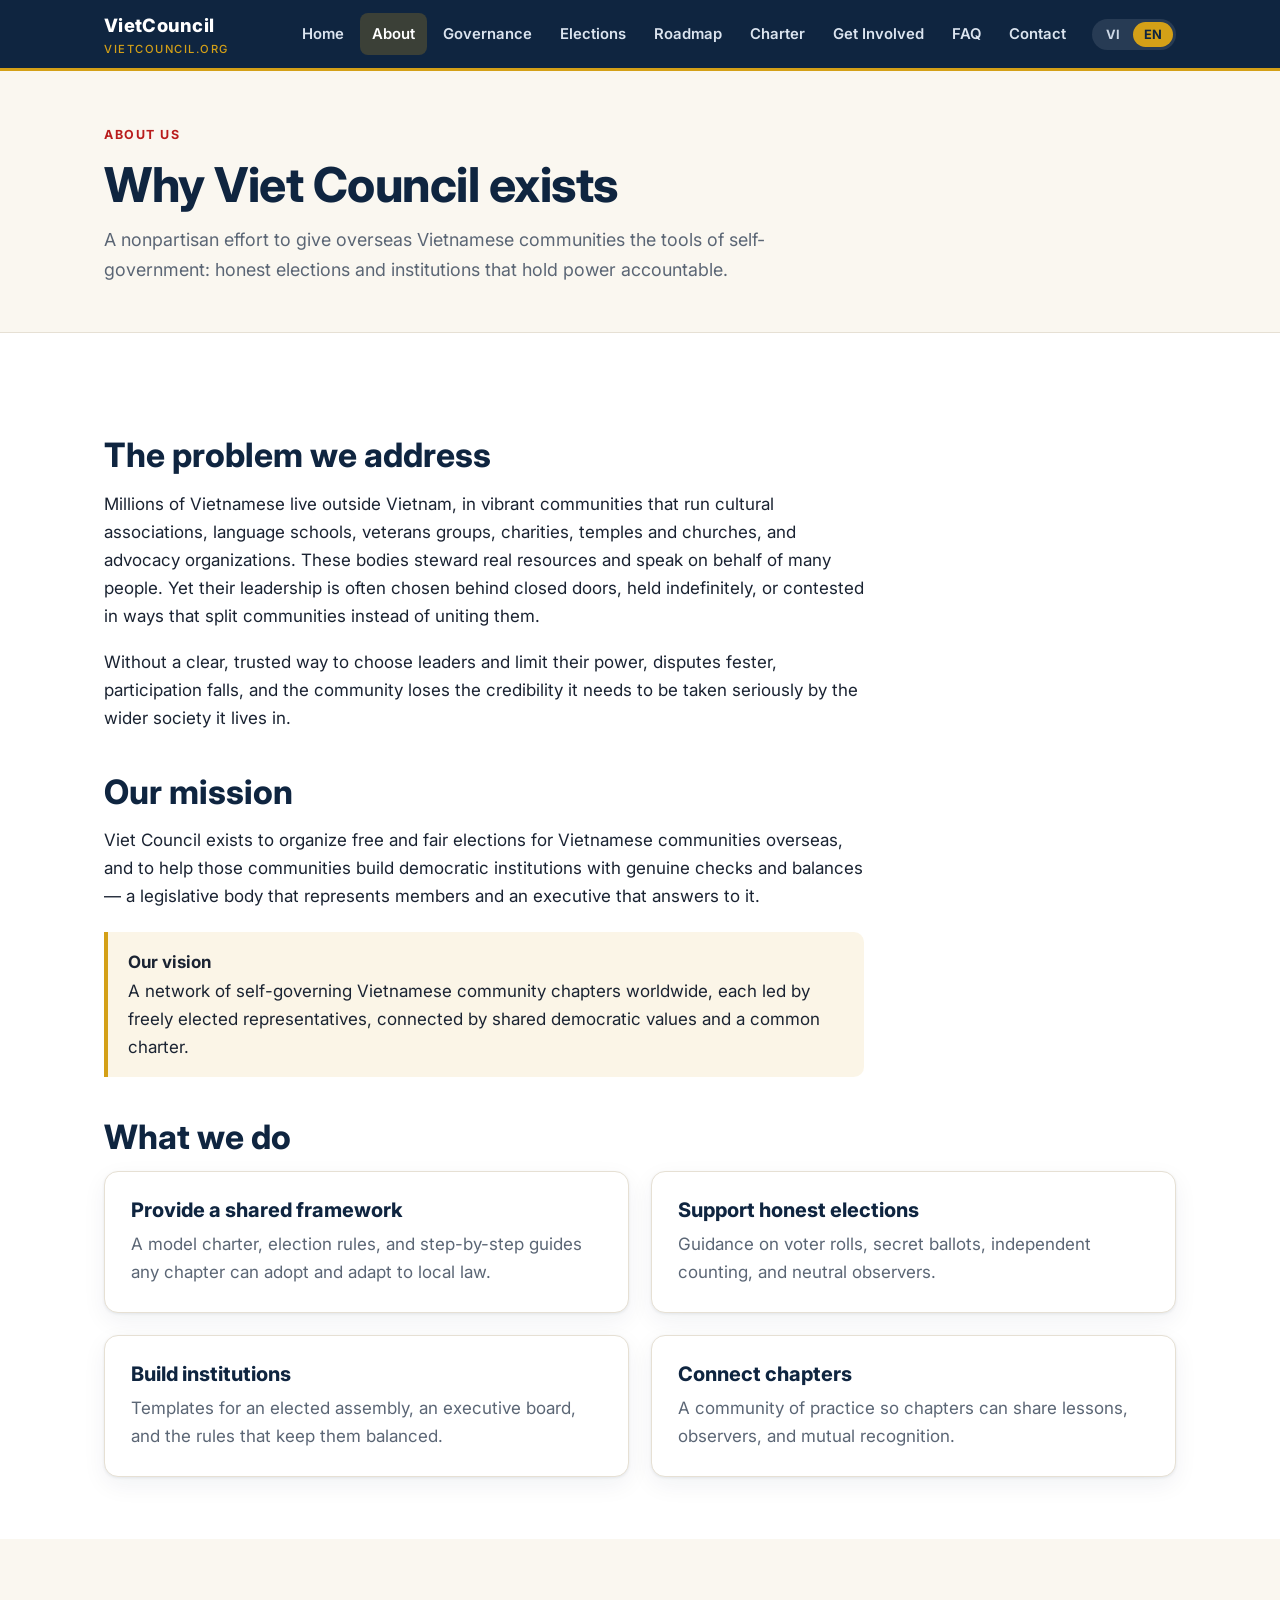
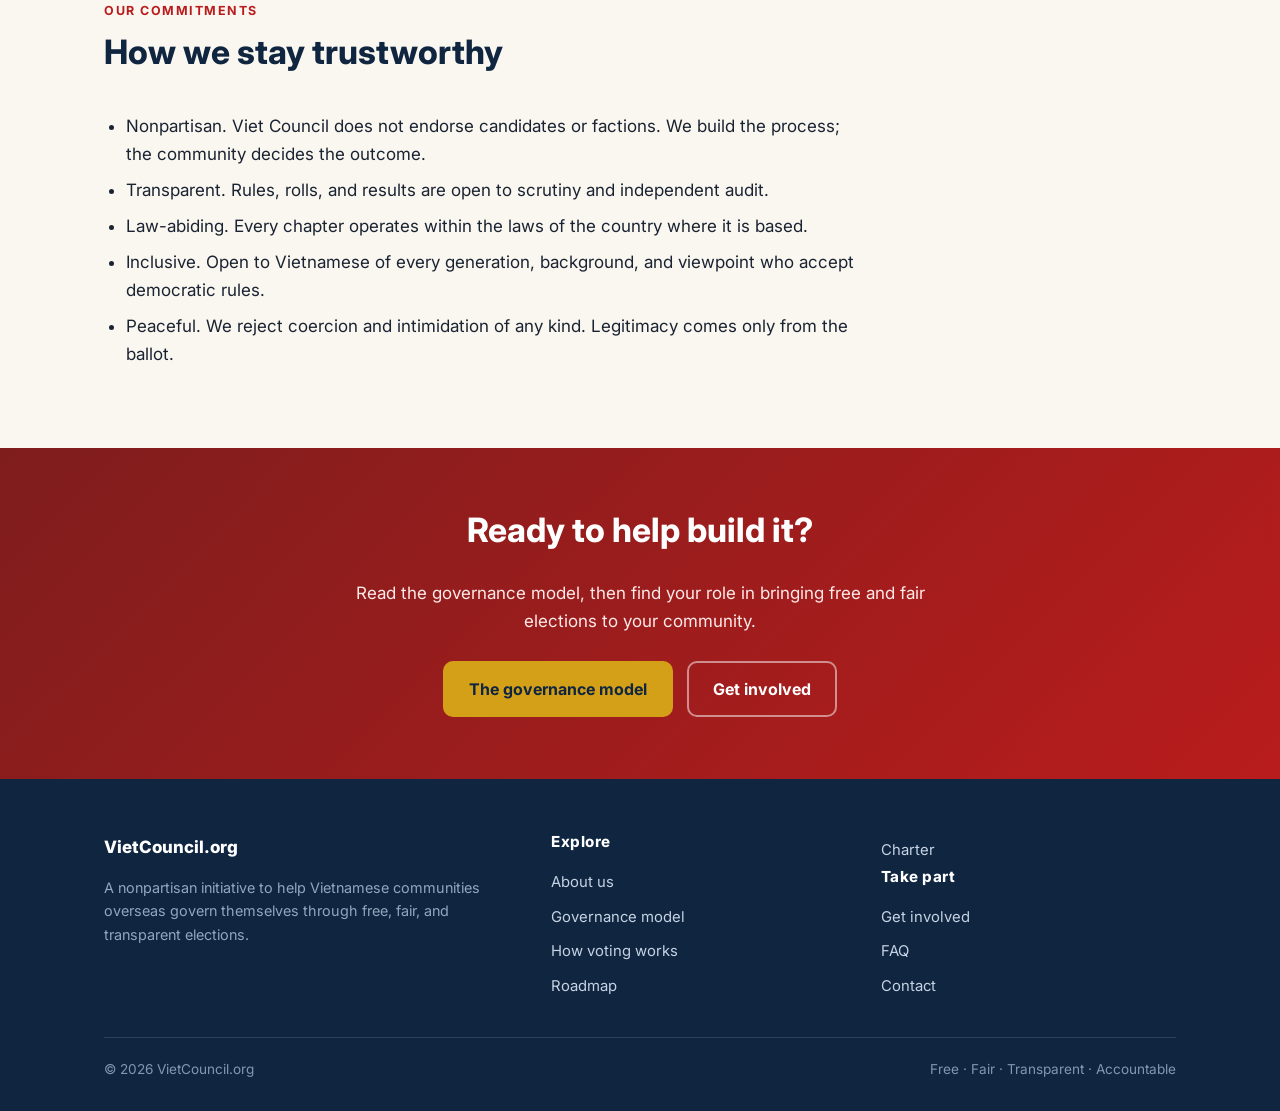
==== commit 4078ae46: "charter" ====
--- a/about.html
+++ b/about.html
@@ -21,6 +21,7 @@
       <a href="governance.html" data-en="Governance" data-vi="Thể chế">Thể chế</a>
       <a href="elections.html" data-en="Elections" data-vi="Bầu cử">Bầu cử</a>
       <a href="roadmap.html" data-en="Roadmap" data-vi="Lộ trình">Lộ trình</a>
+      <a href="charter.html" data-en="Charter" data-vi="Hiến chương">Hiến chương</a>
       <a href="get-involved.html" data-en="Get Involved" data-vi="Tham gia">Tham gia</a>
       <a href="faq.html" data-en="FAQ" data-vi="Hỏi đáp">Hỏi đáp</a>
       <a href="contact.html" data-en="Contact" data-vi="Liên hệ">Liên hệ</a>
@@ -134,6 +135,7 @@
         <a href="roadmap.html" data-en="Roadmap" data-vi="Lộ trình">Lộ trình</a>
       </div>
       <div>
+        <a href="charter.html" data-en="Charter" data-vi="Hiến chương">Hiến chương</a>
         <h4 data-en="Take part" data-vi="Tham gia">Tham gia</h4>
         <a href="get-involved.html" data-en="Get involved" data-vi="Tham gia">Tham gia</a>
         <a href="faq.html" data-en="FAQ" data-vi="Hỏi đáp">Hỏi đáp</a>
--- a/css/styles.css
+++ b/css/styles.css
@@ -248,8 +248,27 @@
 footer.site p { font-size: .9rem; color: #93a6bd; }
 footer.site .bottom { border-top: 1px solid rgba(255,255,255,.12); margin-top: 34px; padding-top: 20px; font-size: .85rem; color: #8397af; display: flex; justify-content: space-between; flex-wrap: wrap; gap: 10px; }
 
+/* ---------- Charter page ---------- */
+.download-box { display: flex; flex-wrap: wrap; gap: 14px; align-items: center; background: var(--cream); border: 1px solid var(--line); border-left: 5px solid var(--gold); border-radius: var(--radius); padding: 22px 24px; }
+.download-box .dl-text { flex: 1 1 260px; }
+.download-box .dl-text strong { color: var(--navy); display: block; margin-bottom: 3px; }
+.download-box .dl-text span { color: var(--muted); font-size: .95rem; }
+.charter-body { max-width: 820px; }
+.charter-body h2 { margin: 38px 0 8px; font-size: 1.35rem; scroll-margin-top: 84px; }
+.charter-body h2:first-of-type { margin-top: 8px; }
+.charter-body .preamble { font-size: 1.05rem; color: var(--ink); }
+.clause { margin: 12px 0; }
+.clause .n { color: var(--gold-dark); font-weight: 800; margin-right: 8px; }
+.clause.subpoint { margin: 8px 0 8px 26px; }
+.clause.subpoint .n { color: var(--navy); }
+.charter-note { background: rgba(212,160,23,.10); border-left: 4px solid var(--gold); padding: 16px 20px; border-radius: 0 10px 10px 0; margin: 30px 0 0; color: var(--ink); font-size: .95rem; }
+.charter-index { columns: 2; column-gap: 32px; margin: 6px 0 0; padding: 0; list-style: none; }
+.charter-index li { break-inside: avoid; margin: 4px 0; }
+.charter-index a { font-weight: 600; }
+
 /* ---------- Responsive ---------- */
 @media (max-width: 860px) {
+  .charter-index { columns: 1; }
   .nav { display: none; position: absolute; top: 68px; left: 0; right: 0; background: var(--navy); flex-direction: column; align-items: stretch; padding: 10px 16px 18px; border-bottom: 3px solid var(--gold); }
   .nav.open { display: flex; }
   .nav a { padding: 12px 10px; }
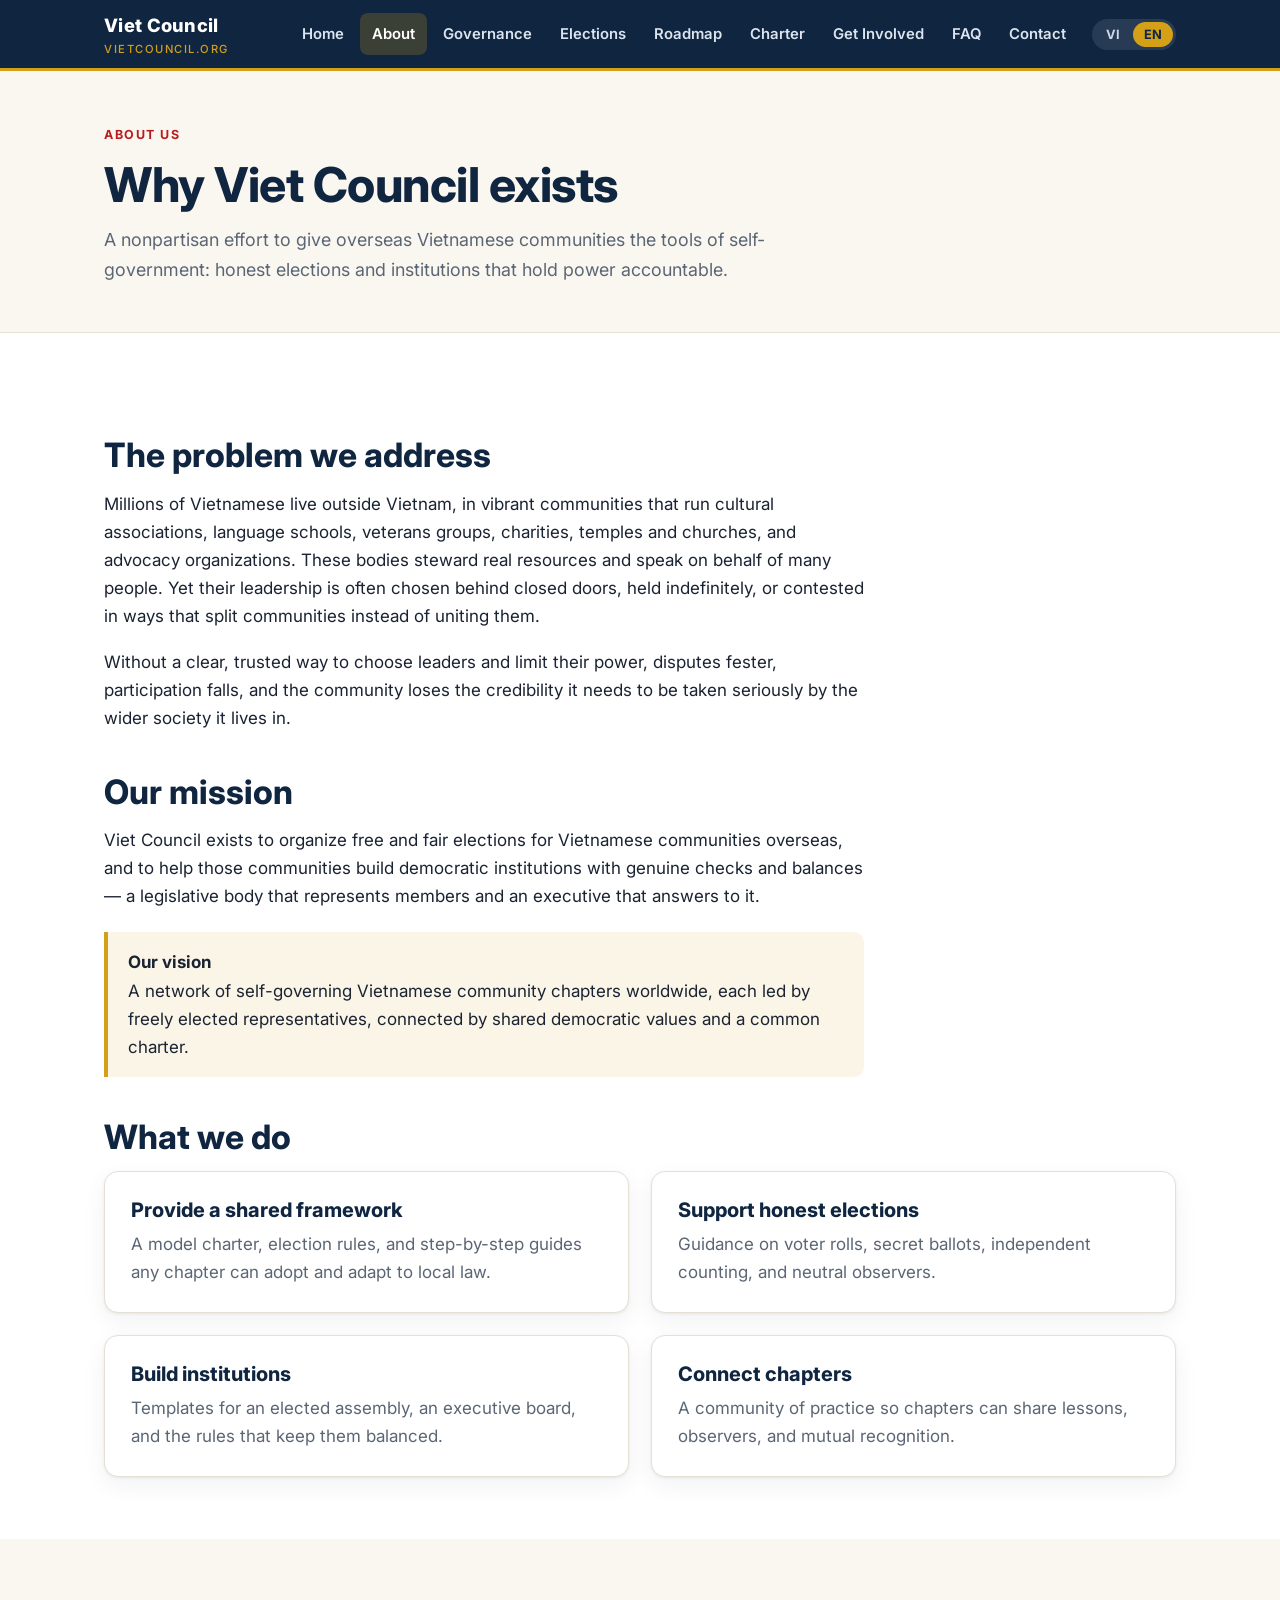
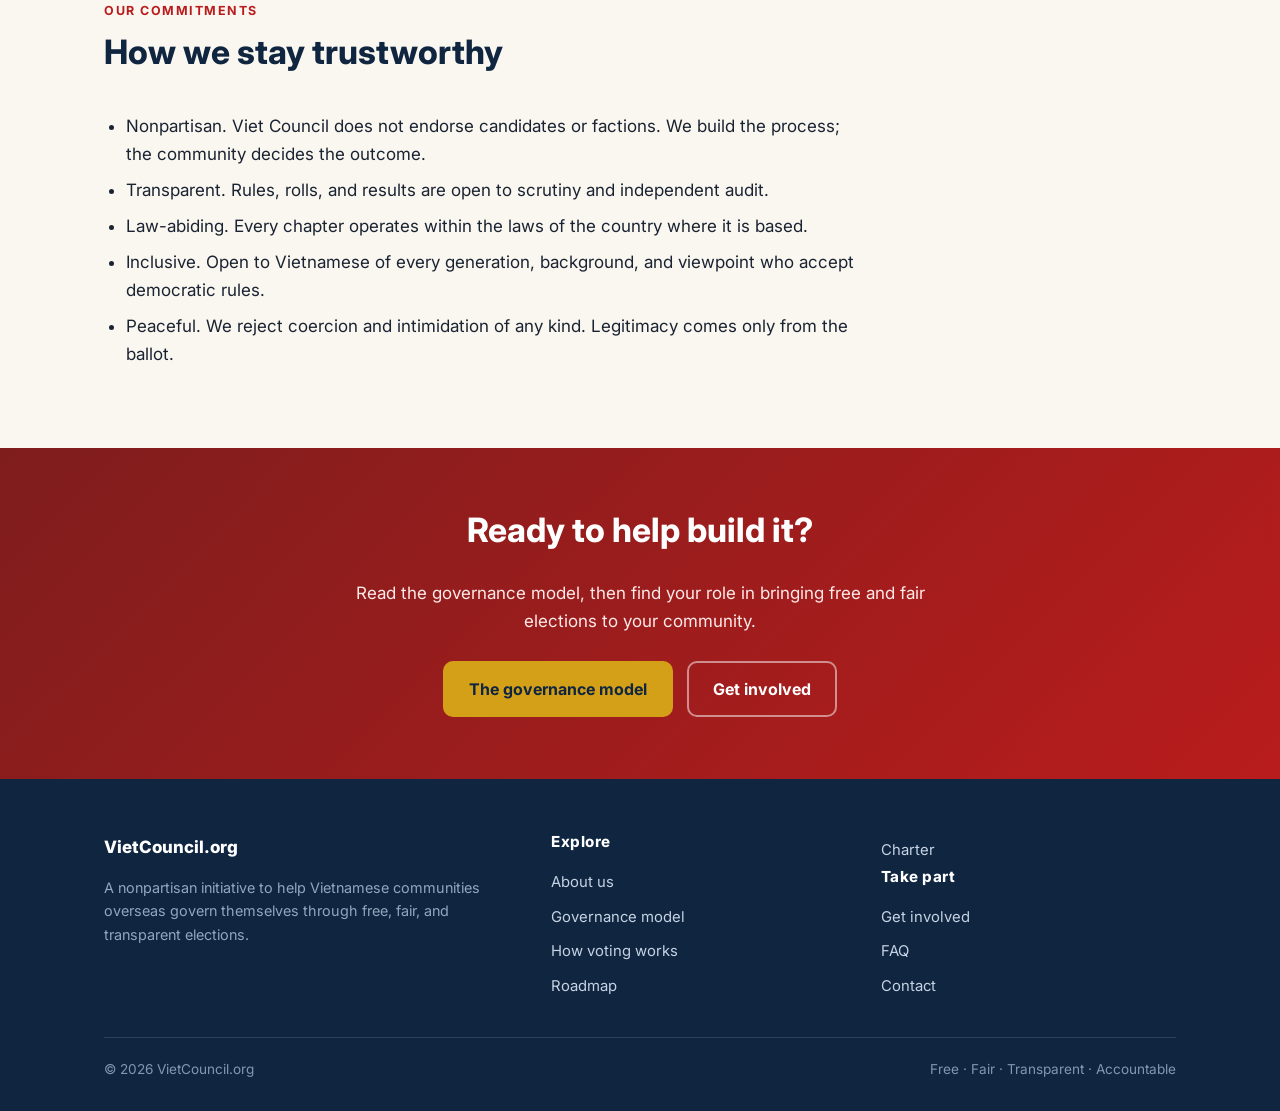
==== commit ac87ea14: "viet council" ====
--- a/about.html
+++ b/about.html
@@ -13,7 +13,7 @@
 
 <header class="topbar">
   <div class="wrap">
-    <a class="brand" href="index.html"><span>VietCouncil<small>VIETCOUNCIL.ORG</small></span></a>
+    <a class="brand" href="index.html"><span>Viet Council<small>VIETCOUNCIL.ORG</small></span></a>
     <button class="menu-btn" aria-label="Menu">&#9776;</button>
     <nav class="nav">
       <a href="index.html" data-en="Home" data-vi="Trang chủ">Trang chủ</a>
